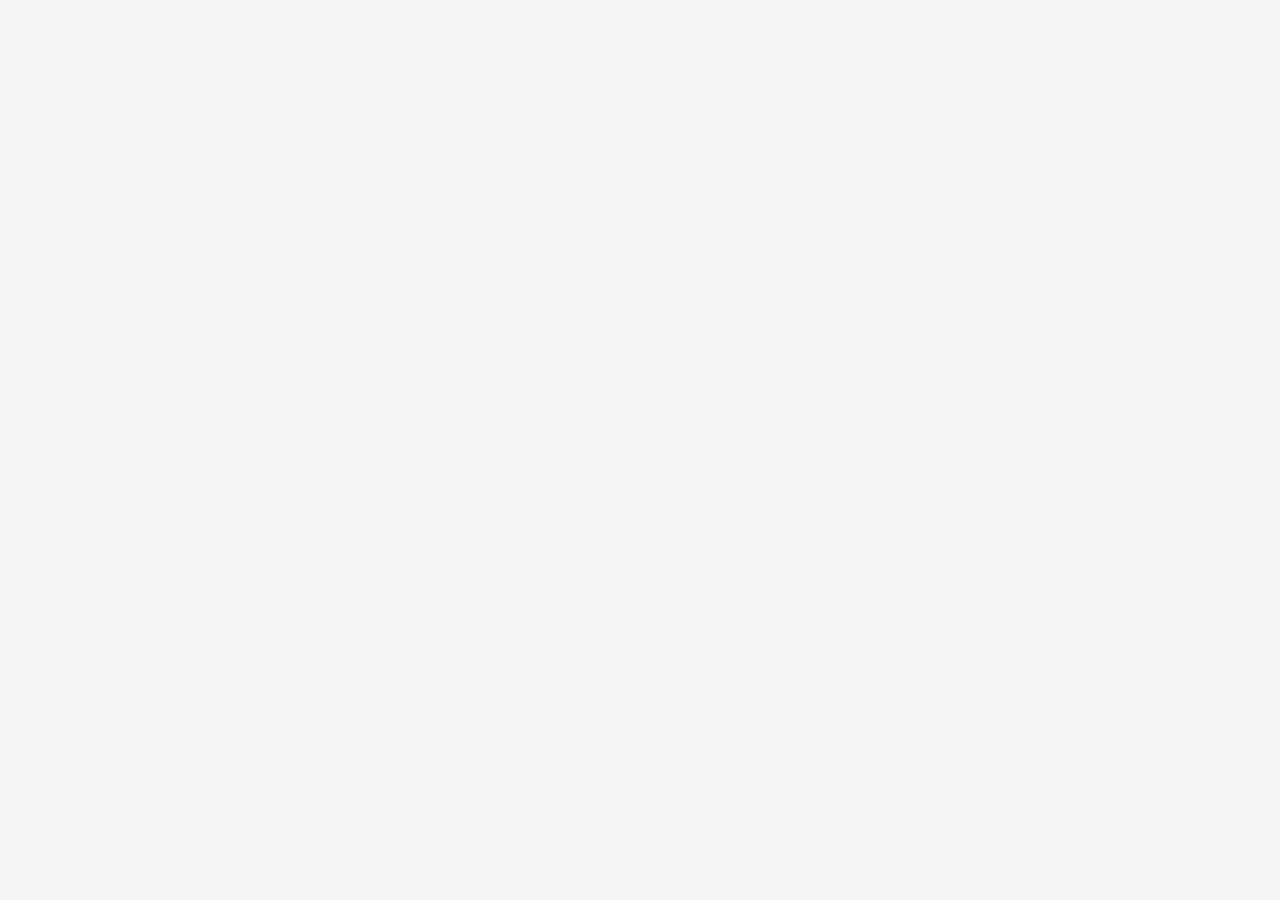
==== tanuki.html @ 314cc8b2 "added: tanuki.html" ====
<!DOCTYPE html>
<html lang="en">
<head>
    <meta charset="UTF-8">
    <meta name="viewport" content="width=device-width, initial-scale=1.0">
    <title>Тануки</title>
    <link rel="stylesheet" href="style.css">
</head>
<body>
    
</body>
</html>
---- style.css ----
* {
    box-sizing: border-box;
}

body {
    font-family: "Roboto1";
    background-color: #f5f5f5;
}
.logo-svg {
    width: 101.49px;
    height: 36px;
    margin-top: 44px;
    margin-left: 121.51px;
}

.header-index {
    display: flex;
    flex-direction: row;
    position: relative;
}

.header-search {
    width: 690px;
    height: 40px;
    border-radius: 2px;
    border: 1px solid #d9d9d9;
    font-style: 16px;
    line-height: 24px;
    background-color: white;
    background-image: url(images/Vector.svg);
    background-repeat: no-repeat;
    background-position: left 11px center;
    padding-left: 35px;
    margin-left: 102px;
    margin-top: 44px;
  }

.enter-button {
    background-color: #1890ff;
    display: flex;
    width: 96px;
    height: 40px;
    align-items: center;
    justify-content: center;
    color: white;
    border: none;
    border-radius: 2px;
    margin-left: 87px;
    margin-top: 44px;
    transition: all 50ms;
    position: relative;
    font-family: sans-serif;
}

.enter-button:hover {
    background-color: #0366c2;
    width: 116px;
}

.buy-button {
    background-color: white;
    display: flex;
    width: 105px;
    height: 40px;
    align-items: center;
    justify-content: center;
    color: #595959;
    border: 1px solid;
    border-radius: 2px;
    border-color: #d9d9d9;
    margin-left: 10px;
    margin-top: 44px;
    font-family: sans-serif;
    transition: all 50ms;
}

.buy-button:hover {
    width: 130px;
    background-color: #8ee4af;
}

.container-promo {
    background-color: #FFF1B8;
    width: 1200px;
    height: 300px;
    margin-left: 120px;
    margin-top: 40px;
    background-image: url(images/382142-svetik-removebg-preview\ 1.svg);
    background-position: right center;
    background-repeat: no-repeat;
    border-radius: 10px;
    display: flex;
    justify-content: center;
    flex-direction: column;
    position: relative;
}

.promo-text_1 {
    font-size: 39px;
    font-weight: bold;
    font-family: "Roboto1";
    color: #302C34;
    margin-left: 70px;
    margin-top: 68px;
}
.promo-text_2 {
    font-size: 24px;
    font-family: "Roboto1";
    color: #302C34;
    margin-left: 70px;
    margin-bottom: 68px;
    bottom: 20px;
    position: relative;
}

@font-face {
    font-family:"Roboto1" ;
    src: url(fonts/Roboto-Regular.ttf);
}

.restaurant-title {
    margin-left: 120px;
    margin-top: 29px;
    font-size: 36px ;
    font-weight: bold;
    width: 190px;
    height: 42px;
    font-family: "roboto1";
}


.container_search_restaurants {
    display: flex;
}

.food-search {
    width: 306px;
    height: 34px;
    margin-left: 705px;
    margin-top: 32px;
    background-image: url("images/search.svg");
    background-repeat: no-repeat;
    background-position: 10px;
    padding-left: 32px;
    border: solid 2px #d9d9d9;
    border-radius: 2px;
}

.card-container {
    margin-top: 44px;
    display: flex;
    margin-left: 120px;
    flex-wrap: wrap;
    width: 1200px;
    height: 790px;
    justify-content: space-between;
}

.card {
    width: 384px;
    height: 379px;
    text-decoration: none;
    color: black;
    background-color: white;
}

.card-bottom {
    display: flex;
    width: 384px;
    height: 74px;
}

.card-time {
    background-color: #262626;
    width: 55px;
    height: 22px;
    margin-top: 25px;
    color: white;
    border-radius: 2px;
    font-size: 12px;
    display: flex;
    justify-content: center;
    align-items: center;
    margin-left: 21px;
}

.card-text {
    margin-top: 20px;
    font-size: 24px;
    font-weight: bold;
    width: 259px;
    height: 32px;
    margin-left: 24px;
}   

.card-info {
   display: flex;
   margin-top: 10px;
   margin-left: 24px;
}

.card-rating {
    color: #ffc107;
    font-weight: bold;
}

.card-rating::before {
    content: url("images/Vectorstar.svg");
    margin-right: 8px;
}

.card-price {
    color: #8C8C8C;
    margin-left: 26px;
    display: flex;
    font-size: 18px;
}

.card-price-food::before {
    content: url(images/eclipse1.svg);
    margin-left: 10px;
    margin-right: 10px;
    position: relative;
    bottom: 3px;
}

.footer-info {
    background-color: white;
    margin-top: 80px;
    height: 174px;
    display: flex;
}

.footer-logo {
    margin-top: 62px;
    margin-left: 121px;
    width: 100px;
    height: 43px;
}

.footer-links-container {
    display: flex;
    width: 420px;
    justify-content: space-between;
    margin-top: 86px;
    margin-left: 35px;
}

.footer-link {
    color: #595959;
    text-decoration: none;
    font-size: 18px;
}

.footer-social-container {
    width: 127px;
    height: 25px;
    margin-left: 515px;
    margin-top: 74px;
    justify-content: space-between;
    display: flex;
}

.enter-button-link {
    text-decoration: none;
    color: white;
}

.buy-button-link {
    text-decoration: none;
    color: #595959;
}
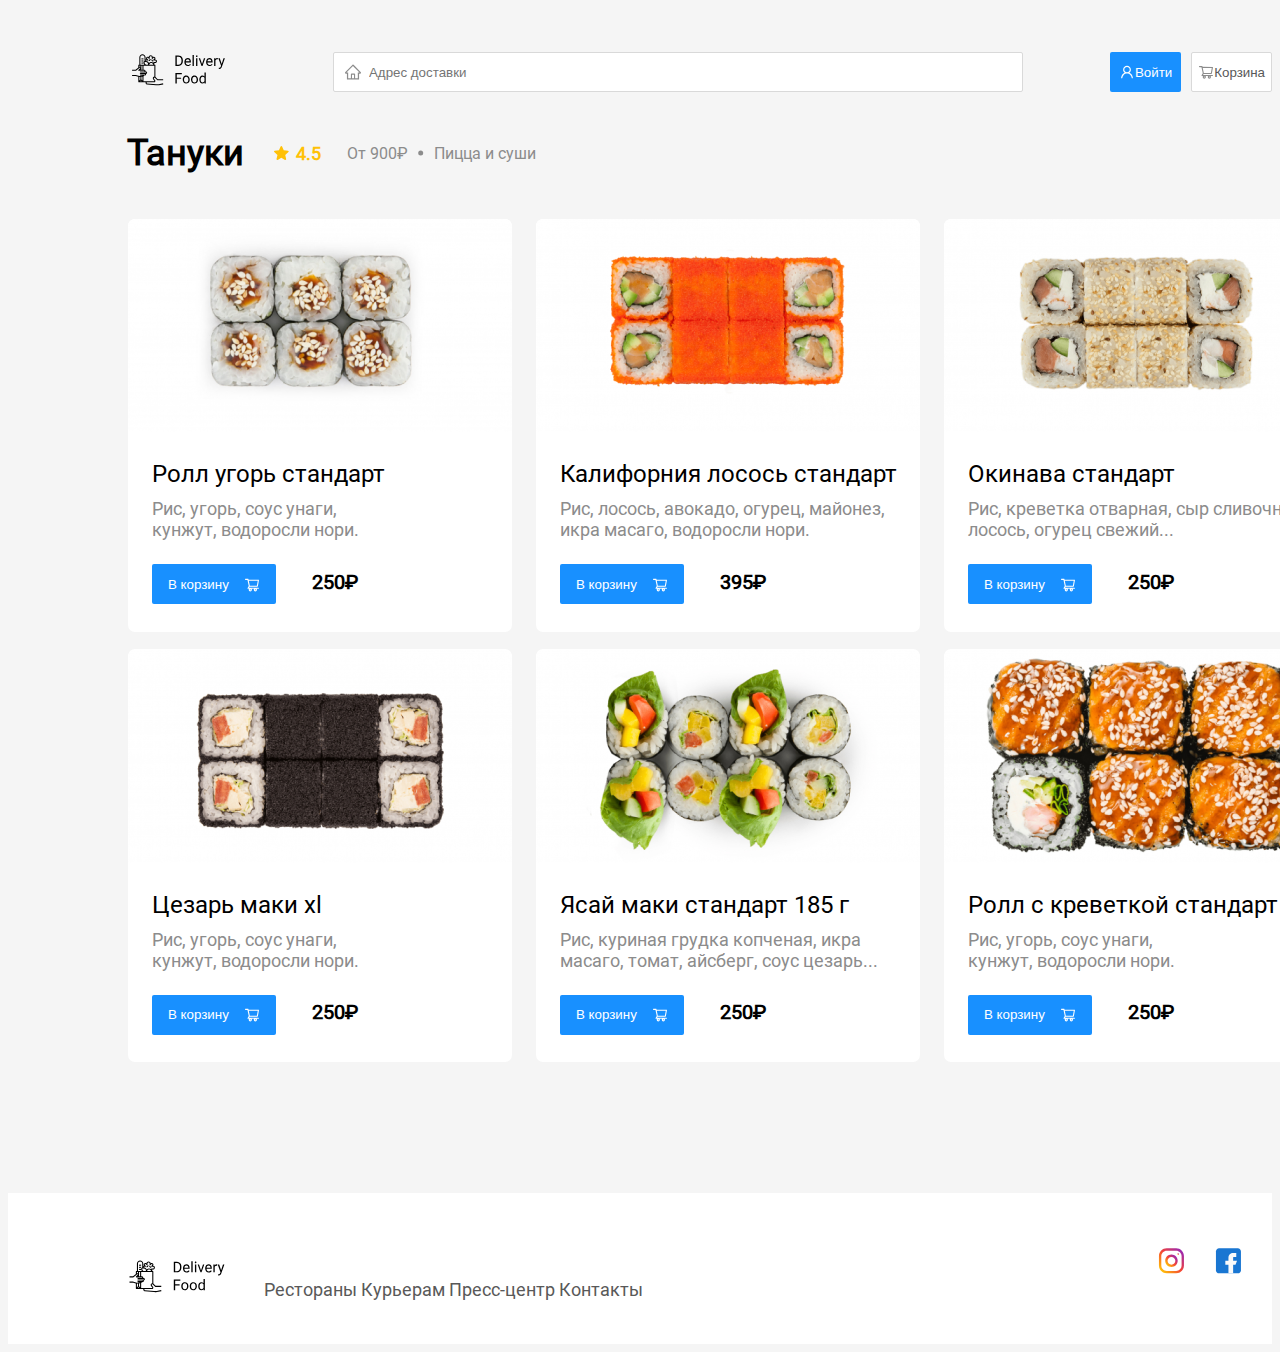
==== commit 8f21b90a: "added: restaurant page" ====
--- a/tanuki.html
+++ b/tanuki.html
@@ -7,6 +7,123 @@
     <link rel="stylesheet" href="style.css">
 </head>
 <body>
-    
+    <header class="header-index">
+        <div>
+            <a href="index.html"><img src="images/logo.svg" alt="" class="logo-svg"></a>
+        </div>
+        <div>
+            <input type="search" class="header-search" placeholder="Адрес доставки">
+        </div>
+        <button class="enter-button">
+            <img src="images/user.svg" alt="">
+            <a href="#" class="enter-button-link">Войти</a>
+        </button>
+        <button class="buy-button">
+            <img src="images/buy.svg" alt="">
+            <a href="#" class="buy-button-link">Корзина</a>
+        </button>
+    </header>
+    <main>
+        <div class="selected-restaurant">
+            <span class="selected-restaurant-name">Тануки</span>
+            <span class="selected-restaurant-rating">4.5</span>
+            <span class="selected-restaurant-price_1">От 900&#8381</span>
+            <span class="selected-restaurant-price_2">Пицца и суши</span>
+        </div>
+        <div class="card-container_food">
+            <div class="card_food">
+                <img src="images/acne.png" alt="acne roll">
+                <div class="card-info_food">
+                    <span class="card-name_food">Ролл угорь стандарт</span>
+                    <span class="card-text_food">Рис, угорь, соус унаги,<br> кунжут, водоросли нори.</span>
+                </div>
+                <div class="buy">
+                    <a href="#" class="links">
+                        <button class="card-buy-button">В корзину</button>
+                    </a>
+                    <span class="card-price_food">250&#8381</span>
+                </div>
+            </div>
+            <div class="card_food">
+                <img src="images/california.png" alt="acne roll">
+                <div class="card-info_food">
+                    <span class="card-name_food">Калифорния лосось стандарт</span>
+                    <span class="card-text_food">Рис, лосось, авокадо, огурец, майонез, икра масаго, водоросли нори.</span>
+                </div>
+                <div class="buy">
+                    <a href="#" class="links">
+                        <button class="card-buy-button">В корзину</button>
+                    </a>
+                    <span class="card-price_food">395&#8381</span>
+                </div>
+            </div>
+            <div class="card_food">
+                <img src="images/okinawa.png" alt="acne roll">
+                <div class="card-info_food">
+                    <span class="card-name_food">Окинава стандарт</span>
+                    <span class="card-text_food"> Рис, креветка отварная, сыр сливочный, лосось, огурец свежий...</span>
+                </div>
+                <div class="buy">
+                    <a href="#" class="links">
+                        <button class="card-buy-button">В корзину</button>
+                    </a>
+                    <span class="card-price_food">250&#8381</span>
+                </div>
+            </div>
+            <div class="card_food">
+                <img src="images/maki.png" alt="acne roll">
+                <div class="card-info_food">
+                    <span class="card-name_food">Цезарь маки хl</span>
+                    <span class="card-text_food">Рис, угорь, соус унаги,<br> кунжут, водоросли нори.</span>
+                </div>
+                <div class="buy">
+                    <a href="#" class="links">
+                        <button class="card-buy-button">В корзину</button>
+                    </a>
+                    <span class="card-price_food">250&#8381</span>
+                </div>
+            </div>
+            <div class="card_food">
+                <img src="images/yasai.png" alt="acne roll">
+                <div class="card-info_food">
+                    <span class="card-name_food">Ясай маки стандарт 185 г</span>
+                    <span class="card-text_food">Рис, куриная грудка копченая, икра масаго, томат, айсберг, соус цезарь...</span>
+                </div>
+                <div class="buy">
+                    <a href="#" class="links">
+                        <button class="card-buy-button">В корзину</button>
+                    </a>
+                    <span class="card-price_food">250&#8381</span>
+                </div>
+            </div>
+            <div class="card_food">
+                <img src="images/shrimp.png" alt="acne roll">
+                <div class="card-info_food">
+                    <span class="card-name_food">Ролл с креветкой стандарт</span>
+                    <span class="card-text_food">Рис, угорь, соус унаги,<br> кунжут, водоросли нори.</span>
+                </div>
+                <div class="buy">
+                    <a href="#" class="links">
+                        <button class="card-buy-button">В корзину</button>
+                    </a>
+                    <span class="card-price_food">250&#8381</span>
+                </div>
+            </div>
+        </div>
+    </main>
+    <footer class="footer-info_food">
+        <a href="index.html"><img src="images/logo.svg" alt="Delivey Food" class="footer-logo"></a>
+        <div class="footer-links-container">
+            <a href="#" class="footer-link">Рестораны</a>
+            <a href="#" class="footer-link">Курьерам</a>
+            <a href="#" class="footer-link">Пресс-центр</a>
+            <a href="#" class="footer-link">Контакты</a>
+        </div>
+        <div class="footer-social-container_food">
+            <a href="#"><img src="images/inst.svg" alt=""></a>
+            <a href="#"><img src="images/facebook.svg" alt=""></a>
+            <a href="#"><img src="images/" alt=""></a>
+        </div>
+    </footer>
 </body>
 </html>--- a/style.css
+++ b/style.css
@@ -162,6 +162,7 @@
     text-decoration: none;
     color: black;
     background-color: white;
+    border-radius: 7px;
 }
 
 .card-bottom {
@@ -269,4 +270,122 @@
 .buy-button-link {
     text-decoration: none;
     color: #595959;
+}
+
+.selected-restaurant {
+    margin-top: 40px;
+    display: flex;
+    margin-left: 119px;
+    align-items: center;
+}
+
+.selected-restaurant-name {
+    font-size: 36px;
+    font-weight: bold;
+}
+
+.selected-restaurant-rating {
+    color: #ffc107;
+    font-size: 18px;
+    font-weight: bold;
+    margin-left: 30px;
+}
+
+.selected-restaurant-rating::before {
+    content: url(images/Vectorstar.svg);
+    margin-right: 7px;
+}
+
+.selected-restaurant-price_1 {
+    color: #8c8c8c;
+    margin-left: 26px;
+}
+.selected-restaurant-price_2 {
+    color: #8c8c8c;
+}
+
+.selected-restaurant-price_1::after {
+    content: url(images/eclipse1.svg);
+    margin-left: 10px;
+    margin-right: 10px;
+    position: relative;
+    bottom: 3px;
+}
+
+.card-info_food {
+    margin-top: 24px;
+    margin-left: 24px;
+    display: flex;
+    flex-direction: column;
+}
+
+.card-name_food {
+    font-size: 24px;
+}
+
+.card-text_food {
+    color: #8C8C8C;
+    font-size: 18px;
+    margin-top: 10px;
+}
+
+.card-buy-button {
+    width: 124px;
+    height: 40px;
+    background-color: #1890FF;
+    margin-left: 24px;
+    border: none;
+    border-radius: 2px;
+    margin-top: 24px;
+    color: white;
+    background-image: url(images/buy2.svg);
+    background-position: left 92px center;
+    background-repeat: no-repeat;
+    text-align: left;
+    padding-left:16px;
+}
+
+.card_food {
+    width: 384px;
+    height: 413px;
+    text-decoration: none;
+    color: black;
+    background-color: white;
+    border-radius: 7px;
+}
+
+.card-container_food {
+    margin-top: 45px;
+    display: flex;
+    margin-left: 120px;
+    flex-wrap: wrap;
+    width: 1200px;
+    height: 859px;
+    justify-content: space-between;
+}
+
+.card-price_food {
+    font-size: 20px;
+    font-weight: bold;
+    margin-left: 32px;
+    margin-top: 28px;
+}
+.links {
+    text-decoration: none;
+}
+
+.footer-social-container_food {
+    width: 127px;
+    height: 25px;
+    margin-left: 515px;
+    margin-top: 55px;
+    justify-content: space-between;
+    display: flex;
+}
+
+.footer-info_food {
+    background-color: white;
+    margin-top: 115px;
+    height: 151px;
+    display: flex;
 }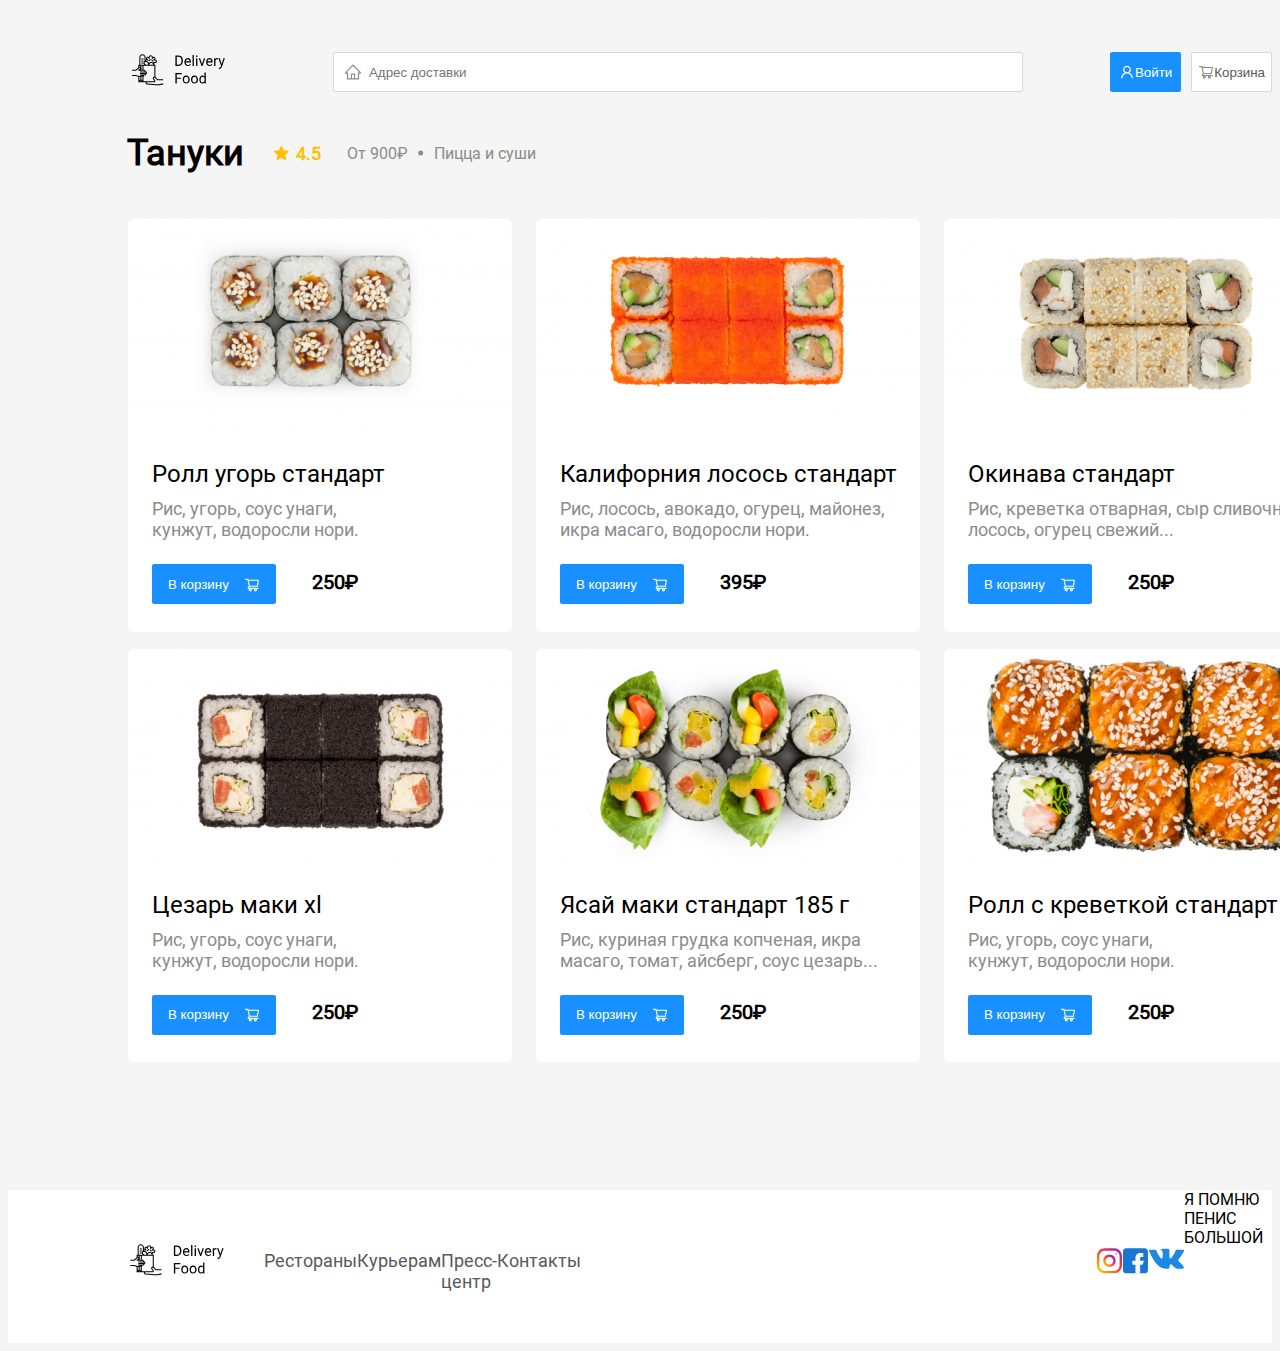
==== commit d2d445b0: "Я YOBANI GENI МАРЖИНЫ ДОДЕЛАЛ" ====
--- a/tanuki.html
+++ b/tanuki.html
@@ -112,8 +112,8 @@
         </div>
     </main>
     <footer class="footer-info_food">
-        <a href="index.html"><img src="images/logo.svg" alt="Delivey Food" class="footer-logo"></a>
-        <div class="footer-links-container">
+        <a href="index.html"><img src="images/logo.svg" alt="Delivey Food" class="footer-logo_food"></a>
+        <div class="footer-links-container_food">
             <a href="#" class="footer-link">Рестораны</a>
             <a href="#" class="footer-link">Курьерам</a>
             <a href="#" class="footer-link">Пресс-центр</a>
@@ -122,8 +122,9 @@
         <div class="footer-social-container_food">
             <a href="#"><img src="images/inst.svg" alt=""></a>
             <a href="#"><img src="images/facebook.svg" alt=""></a>
-            <a href="#"><img src="images/" alt=""></a>
+            <a href="#"><img src="images/vk.svg" alt=""></a>
         </div>
+        Я ПОМНЮ ПЕНИС БОЛЬШОЙ
     </footer>
 </body>
 </html>--- a/style.css
+++ b/style.css
@@ -385,7 +385,33 @@
 
 .footer-info_food {
     background-color: white;
-    margin-top: 115px;
-    height: 151px;
-    display: flex;
-}+    margin-top: 112px;
+    height: 153px;
+    display: flex;
+}
+
+.footer-logo_food {
+    margin-top: 52px;
+    margin-left: 121px;
+    width: 100px;
+    height: 36px;
+}
+
+.footer-links-container_food {
+    display: flex;
+    width: 420px;
+    justify-content: space-between;
+    margin-top: 60px;
+    margin-left: 35px;
+}
+
+.footer-social-container_food {
+    width: 127px;
+    height: 25px;
+    margin-left: 515px;
+    margin-top: 58px;
+    justify-content: space-between;
+    display: flex;
+}
+
+
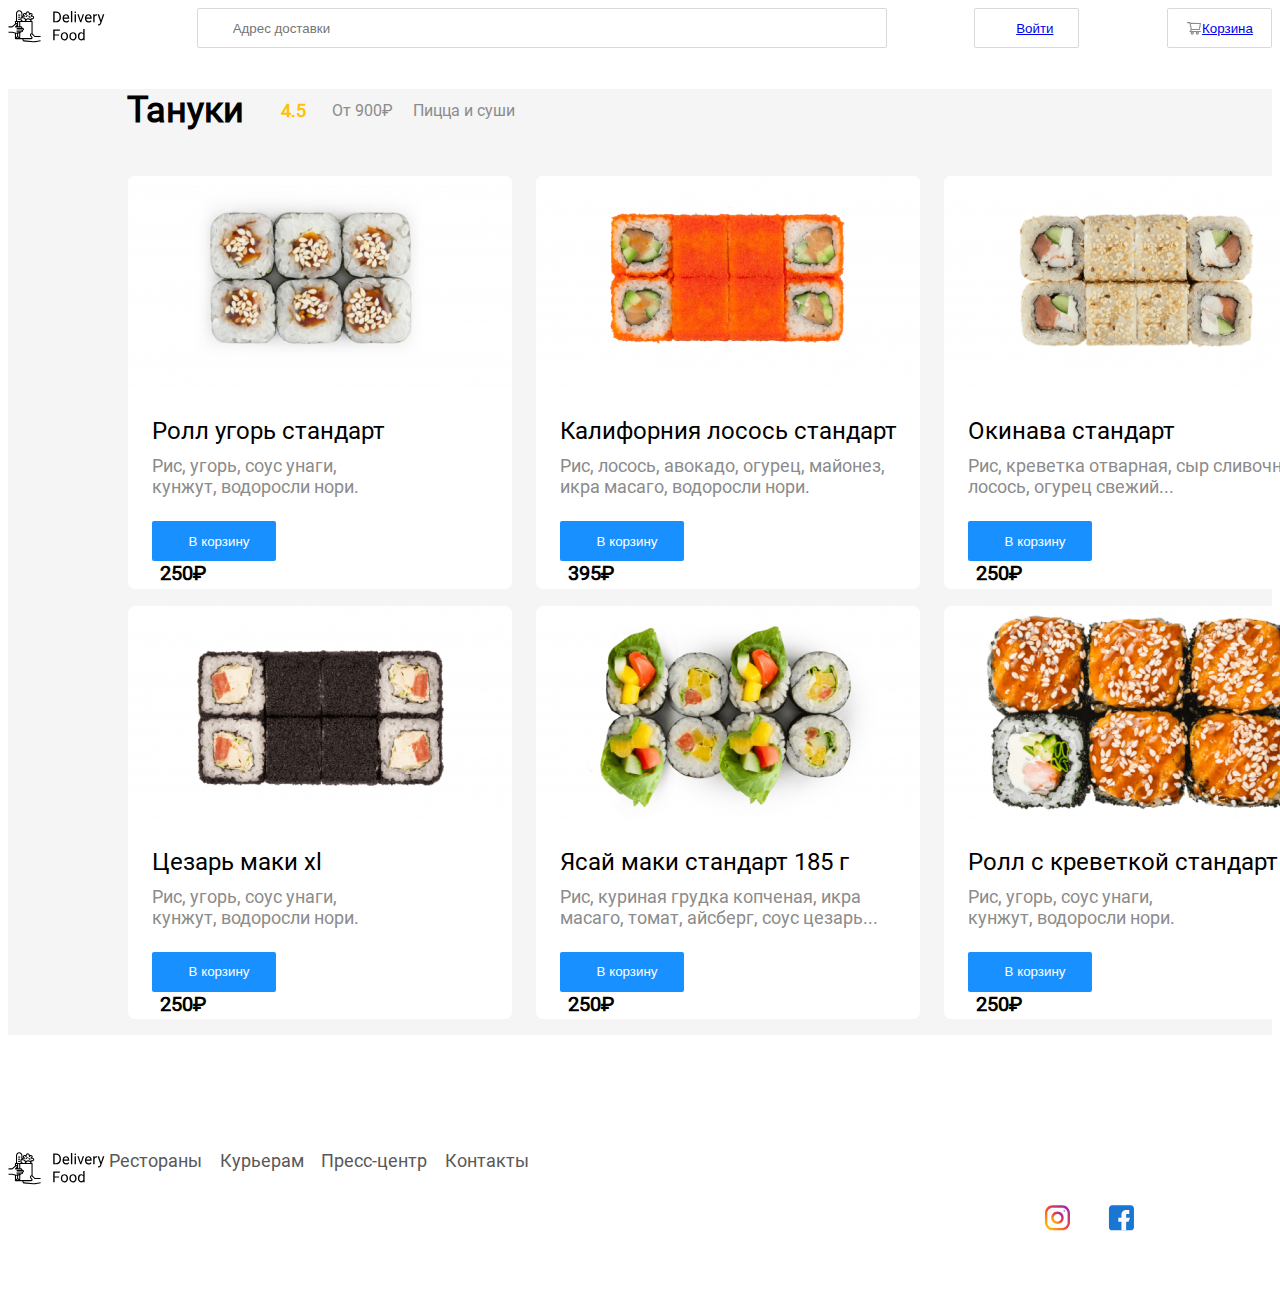
==== commit a05886a2: "added: adaptive" ====
--- a/tanuki.html
+++ b/tanuki.html
@@ -4,7 +4,7 @@
     <meta charset="UTF-8">
     <meta name="viewport" content="width=device-width, initial-scale=1.0">
     <title>Тануки</title>
-    <link rel="stylesheet" href="style.css">
+    <link rel="stylesheet" href="styles/style.css">
 </head>
 <body>
     <header class="header-index">
@@ -112,8 +112,8 @@
         </div>
     </main>
     <footer class="footer-info_food">
-        <a href="index.html"><img src="images/logo.svg" alt="Delivey Food" class="footer-logo_food"></a>
-        <div class="footer-links-container_food">
+        <a href="index.html"><img src="images/logo.svg" alt="Delivey Food" class="footer-logo"></a>
+        <div class="footer-links-container">
             <a href="#" class="footer-link">Рестораны</a>
             <a href="#" class="footer-link">Курьерам</a>
             <a href="#" class="footer-link">Пресс-центр</a>
@@ -122,9 +122,8 @@
         <div class="footer-social-container_food">
             <a href="#"><img src="images/inst.svg" alt=""></a>
             <a href="#"><img src="images/facebook.svg" alt=""></a>
-            <a href="#"><img src="images/vk.svg" alt=""></a>
+            <a href="#"><img src="images/" alt=""></a>
         </div>
-        Я ПОМНЮ ПЕНИС БОЛЬШОЙ
     </footer>
 </body>
 </html>--- a/styles/style.css
+++ b/styles/style.css
@@ -0,0 +1,404 @@
+* {
+    box-sizing: border-box;
+}
+
+.container {
+    max-width: 1200;
+    margin: 0 auto;
+}
+body {
+    font-family: "Roboto1";
+}
+
+main {
+    background-color: #f5f5f5;
+}
+
+.header-index {
+    display: flex;
+    justify-content: space-between;
+}
+
+
+.header-search {
+    width: 690px;
+    height: 40px;
+    border-radius: 2px;
+    border: 1px solid #d9d9d9;
+    font-style: 16px;
+    line-height: 24px;
+    background-color: white;
+    background-image: url(images/Vector.svg);
+    background-repeat: no-repeat;
+    background-position: left 11px center;
+    padding-left: 35px;
+  }
+
+.header-box {
+    display: flex;
+    justify-content: space-between;
+    width: 1200px;
+}
+
+.header-box_left {
+    display: flex;
+    justify-content: space-between;
+    align-items: center;
+    width: 892px;
+}
+
+.header-buttons {
+    display: flex;
+    justify-content: space-between;
+    width: 219px;
+    align-items: center;
+}
+
+
+button:hover {
+    background-color: #0366c2;
+    width: 116px;
+}
+
+button {
+    background-color: white;
+    display: flex;
+    width: 105px;
+    height: 40px;
+    align-items: center;
+    justify-content: center;
+    border: 1px solid;
+    border-radius: 2px;
+    border-color: #d9d9d9;
+    font-family: sans-serif;
+    transition: all 75ms;
+    color: black;
+}
+
+.promo {
+    background-color: #FFF1B8;
+    width: 1200px;
+    height: 300px;
+    margin-top: 40px;
+    background-image: url(../images/382142-svetik-removebg-preview\ 1.svg);
+    background-position: right center;
+    background-repeat: no-repeat;
+    border-radius: 10px;
+    display: flex;
+    justify-content: center;
+    flex-direction: column;
+    position: relative;
+}
+
+.promo-flex {
+    display: flex;
+    justify-content: center;
+    align-items: center;
+}
+
+.promo-text_1 {
+    font-size: 39px;
+    font-weight: bold;
+    font-family: "Roboto1";
+    color: #302C34;
+    margin-left: 70px;
+    margin-top: 68px;
+}
+.promo-text_2 {
+    font-size: 24px;
+    font-family: "Roboto1";
+    color: #302C34;
+    margin-left: 70px;
+    margin-bottom: 68px;
+    bottom: 20px;
+    position: relative;
+}
+
+@font-face {
+    font-family:"Roboto1" ;
+    src: url(../fonts/Roboto-Regular.ttf);
+}
+
+.restaurant-title {
+    margin-top: 29px;
+    font-size: 36px ;
+    font-weight: bold;
+    width: 190px;
+    height: 42px;
+    font-family: "roboto1";
+}
+
+
+.search_restaurants {
+    display: flex;
+    width: 1200px;
+    justify-content: space-between;
+}
+
+.search_restaurants-box {
+    display: flex;
+    justify-content: center;
+}
+
+.food-search {
+    width: 306px;
+    height: 34px;
+    margin-top: 32px;
+    background-image: url("images/search.svg");
+    background-repeat: no-repeat;
+    background-position: 10px;
+    padding-left: 32px;
+    border: solid 2px #d9d9d9;
+    border-radius: 2px;
+}
+
+.cards {
+    margin-top: 44px;
+    display: flex;
+    flex-wrap: wrap;
+    width: 1200px;
+    height: 790px;
+    justify-content: space-between;
+}
+
+.cards-box {
+    display: flex;
+    justify-content: center;
+}
+
+.card {
+    width: 384px;
+    height: 379px;
+    text-decoration: none;
+    color: black;
+    background-color: white;
+    border-radius: 7px;
+}
+
+.card-bottom {
+    display: flex;
+    width: 384px;
+    height: 74px;
+}
+
+.card-time {
+    background-color: #262626;
+    width: 55px;
+    height: 22px;
+    margin-top: 25px;
+    color: white;
+    border-radius: 2px;
+    font-size: 12px;
+    display: flex;
+    justify-content: center;
+    align-items: center;
+    margin-left: 21px;
+}
+
+.card-text {
+    margin-top: 20px;
+    font-size: 24px;
+    font-weight: bold;
+    width: 259px;
+    height: 32px;
+    margin-left: 24px;
+}   
+
+.card-info {
+   display: flex;
+   margin-top: 10px;
+   margin-left: 24px;
+}
+
+.card-rating {
+    color: #ffc107;
+    font-weight: bold;
+}
+
+.card-rating::before {
+    content: url("images/Vectorstar.svg");
+    margin-right: 8px;
+}
+
+.card-price {
+    color: #8C8C8C;
+    margin-left: 26px;
+    display: flex;
+    font-size: 18px;
+}
+
+.card-price-food::before {
+    content: url(images/eclipse1.svg);
+    margin-left: 10px;
+    margin-right: 10px;
+    position: relative;
+    bottom: 3px;
+}
+
+.footer-info {
+    margin-top: 80px;
+    height: 174px;
+    display: flex;
+    justify-content: center ;
+}
+
+.footer-box {
+    display:flex;
+    width: 1200px;
+    justify-content: space-between;
+    align-items: center;
+}
+
+.footer-box_left {
+    display: flex;
+    width: 556px;
+    justify-content: space-between;
+    align-items: center;
+}
+
+.footer-links-container {
+    display: flex;
+    width: 420px;
+    justify-content: space-between;
+}
+
+.footer-link {
+    color: #595959;
+    text-decoration: none;
+    font-size: 18px;
+}
+
+.footer-flex {
+    display-flex;
+    justify-content: center;
+}
+
+.footer-social-container {
+    width: 127px;
+    height: 25px;
+    justify-content: space-between;
+    display: flex;
+}
+
+.button-link {
+    text-decoration: none;
+    color: #595959;
+}
+
+.selected-restaurant {
+    margin-top: 40px;
+    display: flex;
+    margin-left: 119px;
+    align-items: center;
+}
+
+.selected-restaurant-name {
+    font-size: 36px;
+    font-weight: bold;
+}
+
+.selected-restaurant-rating {
+    color: #ffc107;
+    font-size: 18px;
+    font-weight: bold;
+    margin-left: 30px;
+}
+
+.selected-restaurant-rating::before {
+    content: url(images/Vectorstar.svg);
+    margin-right: 7px;
+}
+
+.selected-restaurant-price_1 {
+    color: #8c8c8c;
+    margin-left: 26px;
+}
+.selected-restaurant-price_2 {
+    color: #8c8c8c;
+}
+
+.selected-restaurant-price_1::after {
+    content: url(images/eclipse1.svg);
+    margin-left: 10px;
+    margin-right: 10px;
+    position: relative;
+    bottom: 3px;
+}
+
+.card-info_food {
+    margin-top: 24px;
+    margin-left: 24px;
+    display: flex;
+    flex-direction: column;
+}
+
+.card-name_food {
+    font-size: 24px;
+}
+
+.card-text_food {
+    color: #8C8C8C;
+    font-size: 18px;
+    margin-top: 10px;
+}
+
+.card-buy-button {
+    width: 124px;
+    height: 40px;
+    background-color: #1890FF;
+    margin-left: 24px;
+    border: none;
+    border-radius: 2px;
+    margin-top: 24px;
+    color: white;
+    background-image: url(images/buy2.svg);
+    background-position: left 92px center;
+    background-repeat: no-repeat;
+    text-align: left;
+    padding-left:16px;
+}
+
+.card_food {
+    width: 384px;
+    height: 413px;
+    text-decoration: none;
+    color: black;
+    background-color: white;
+    border-radius: 7px;
+}
+
+.card-container_food {
+    margin-top: 45px;
+    display: flex;
+    margin-left: 120px;
+    flex-wrap: wrap;
+    width: 1200px;
+    height: 859px;
+    justify-content: space-between;
+}
+
+.card-price_food {
+    font-size: 20px;
+    font-weight: bold;
+    margin-left: 32px;
+    margin-top: 28px;
+}
+.links {
+    text-decoration: none;
+}
+
+.footer-social-container_food {
+    width: 127px;
+    height: 25px;
+    margin-left: 515px;
+    margin-top: 55px;
+    justify-content: space-between;
+    display: flex;
+}
+
+.footer-info_food {
+    background-color: white;
+    margin-top: 115px;
+    height: 151px;
+    display: flex;
+}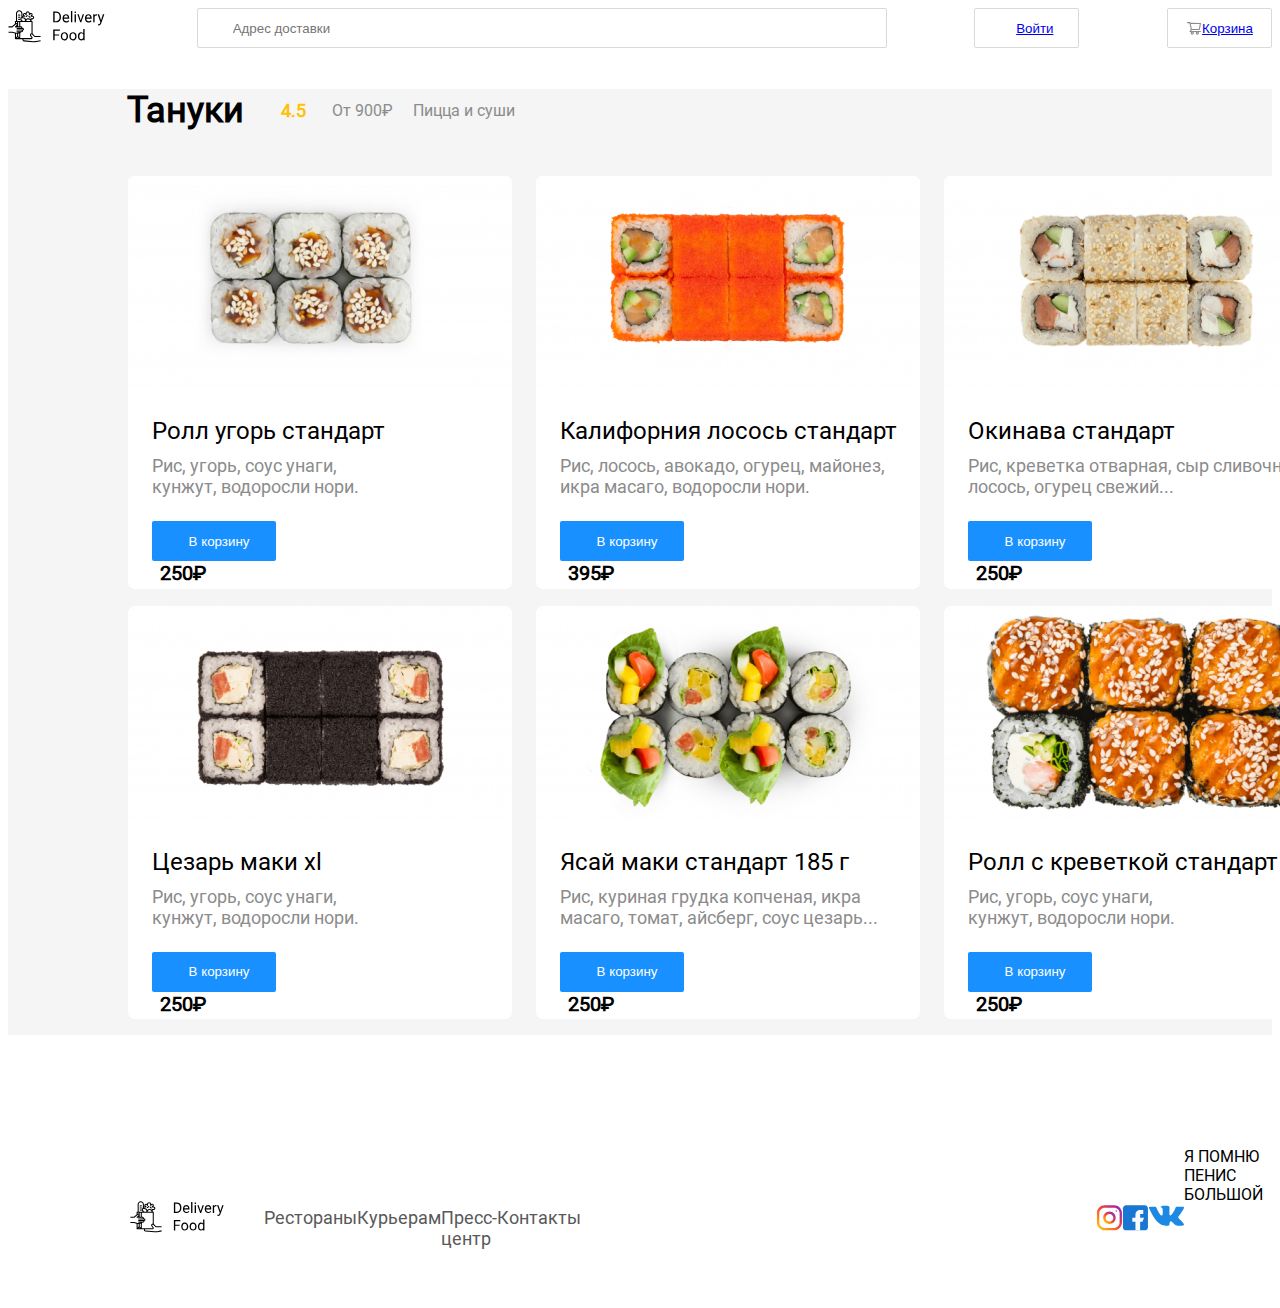
==== commit 4da98ff3: "Merge branch 'main' of https://github.com/vellenion/restaurants" ====
--- a/tanuki.html
+++ b/tanuki.html
@@ -112,8 +112,8 @@
         </div>
     </main>
     <footer class="footer-info_food">
-        <a href="index.html"><img src="images/logo.svg" alt="Delivey Food" class="footer-logo"></a>
-        <div class="footer-links-container">
+        <a href="index.html"><img src="images/logo.svg" alt="Delivey Food" class="footer-logo_food"></a>
+        <div class="footer-links-container_food">
             <a href="#" class="footer-link">Рестораны</a>
             <a href="#" class="footer-link">Курьерам</a>
             <a href="#" class="footer-link">Пресс-центр</a>
@@ -122,8 +122,9 @@
         <div class="footer-social-container_food">
             <a href="#"><img src="images/inst.svg" alt=""></a>
             <a href="#"><img src="images/facebook.svg" alt=""></a>
-            <a href="#"><img src="images/" alt=""></a>
+            <a href="#"><img src="images/vk.svg" alt=""></a>
         </div>
+        Я ПОМНЮ ПЕНИС БОЛЬШОЙ
     </footer>
 </body>
 </html>--- a/styles/style.css
+++ b/styles/style.css
@@ -398,7 +398,33 @@
 
 .footer-info_food {
     background-color: white;
-    margin-top: 115px;
-    height: 151px;
-    display: flex;
-}+    margin-top: 112px;
+    height: 153px;
+    display: flex;
+}
+
+.footer-logo_food {
+    margin-top: 52px;
+    margin-left: 121px;
+    width: 100px;
+    height: 36px;
+}
+
+.footer-links-container_food {
+    display: flex;
+    width: 420px;
+    justify-content: space-between;
+    margin-top: 60px;
+    margin-left: 35px;
+}
+
+.footer-social-container_food {
+    width: 127px;
+    height: 25px;
+    margin-left: 515px;
+    margin-top: 58px;
+    justify-content: space-between;
+    display: flex;
+}
+
+
